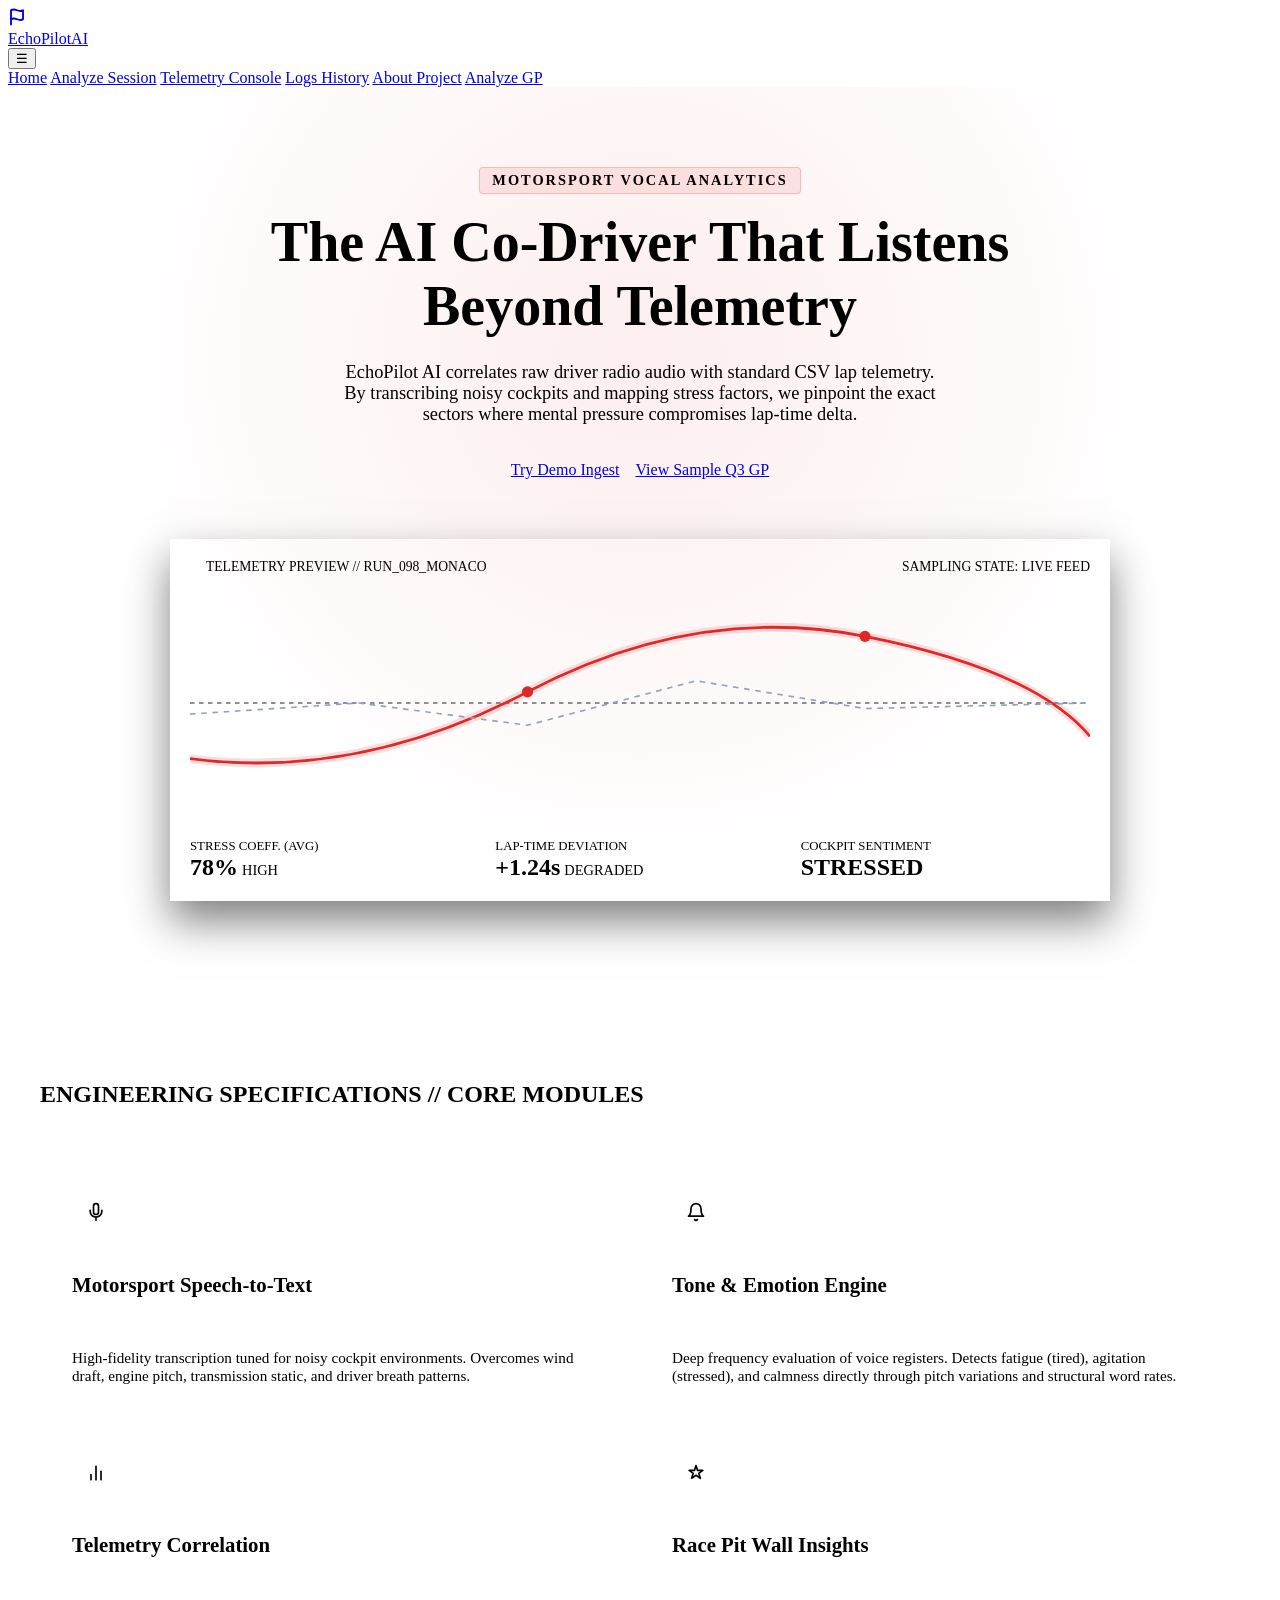
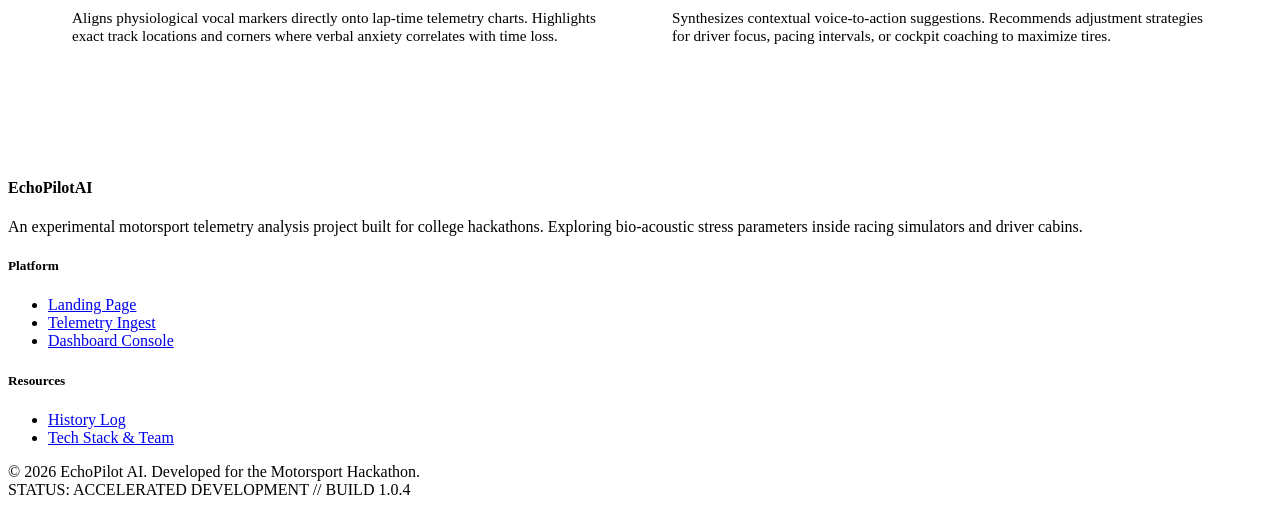
==== Frontend(full)/Frontend/index.html @ 613502f4 "Move frontend into Frontend folder" ====
<!DOCTYPE html>
<html lang="en">
<head>
    <meta charset="UTF-8">
    <meta name="viewport" content="width=device-width, initial-scale=1.0">
    <title>EchoPilot AI - The AI Co-Driver That Listens Beyond Telemetry</title>
    <meta name="description" content="EchoPilot AI correlates driver radio stress levels, vocal tone analysis, and telemetry times to provide racing engineers with pit-wall biometrics.">
    <!-- Global CSS -->
    <link rel="stylesheet" href="css/style.css">
    <!-- Inline page styles to avoid cluttering main stylesheet -->
    <style>
        .hero {
            padding: 80px 24px;
            text-align: center;
            position: relative;
            background: radial-gradient(circle at 50% 30%, rgba(224, 40, 40, 0.08) 0%, transparent 60%);
            border-bottom: 1px solid var(--border-color);
        }

        .hero-tag {
            font-family: var(--font-mono);
            color: var(--primary);
            font-size: 0.9rem;
            font-weight: 700;
            text-transform: uppercase;
            letter-spacing: 2px;
            margin-bottom: 16px;
            display: inline-block;
            background-color: rgba(224, 40, 40, 0.1);
            padding: 4px 12px;
            border-radius: 4px;
            border: 1px solid rgba(224, 40, 40, 0.2);
        }

        .hero h1 {
            max-width: 800px;
            margin: 0 auto 24px auto;
            font-size: 3.5rem;
        }

        .hero p {
            max-width: 600px;
            margin: 0 auto 36px auto;
            font-size: 1.15rem;
            color: var(--text-secondary);
        }

        .hero-ctas {
            display: flex;
            justify-content: center;
            gap: 16px;
            margin-bottom: 60px;
        }

        /* Telemetry preview graph container */
        .telemetry-preview {
            max-width: 900px;
            margin: 0 auto;
            background-color: var(--bg-dark);
            border: 1px solid var(--border-color);
            border-radius: var(--radius-md);
            padding: 20px;
            position: relative;
            overflow: hidden;
            box-shadow: 0 20px 40px rgba(0, 0, 0, 0.5);
        }

        .preview-header {
            display: flex;
            justify-content: space-between;
            align-items: center;
            border-bottom: 1px solid var(--border-light);
            padding-bottom: 12px;
            margin-bottom: 16px;
            font-family: var(--font-mono);
            font-size: 0.85rem;
            color: var(--text-muted);
        }

        .preview-header-live {
            display: flex;
            align-items: center;
            gap: 8px;
            color: var(--primary);
        }

        .preview-header-live::before {
            content: '';
            width: 8px;
            height: 8px;
            border-radius: 50%;
            background-color: var(--primary);
            animation: pulse 1.5s infinite;
        }

        .preview-graph {
            height: 180px;
            display: flex;
            align-items: flex-end;
            gap: 8px;
            padding-top: 20px;
            border-left: 1px solid var(--border-color);
            border-bottom: 1px solid var(--border-color);
            position: relative;
        }

        /* Grid lines in graph background */
        .preview-graph::before {
            content: '';
            position: absolute;
            top: 0;
            left: 0;
            width: 100%;
            height: 100%;
            background: linear-gradient(var(--border-light) 1px, transparent 1px),
                        linear-gradient(90deg, var(--border-light) 1px, transparent 1px);
            background-size: 40px 40px;
            z-index: 1;
        }

        .preview-line-svg {
            position: absolute;
            top: 0;
            left: 0;
            width: 100%;
            height: 100%;
            z-index: 2;
        }

        .preview-metrics {
            display: grid;
            grid-template-columns: repeat(3, 1fr);
            gap: 16px;
            margin-top: 20px;
            border-top: 1px solid var(--border-light);
            padding-top: 16px;
        }

        .metric-item {
            text-align: left;
        }

        .metric-label {
            font-family: var(--font-mono);
            color: var(--text-muted);
            font-size: 0.8rem;
            text-transform: uppercase;
        }

        .metric-value {
            font-family: var(--font-heading);
            font-size: 1.5rem;
            font-weight: 700;
        }

        .metric-value span {
            font-family: var(--font-mono);
            font-size: 0.9rem;
            font-weight: 400;
            color: var(--text-muted);
            margin-left: 4px;
        }

        /* Features Section */
        .features-section {
            padding: 80px 24px;
            max-width: 1200px;
            margin: 0 auto;
        }

        .features-grid {
            display: grid;
            grid-template-columns: repeat(2, 1fr);
            gap: var(--grid-gap);
            margin-top: 48px;
        }

        .feature-card {
            background-color: var(--bg-panel);
            border: 1px solid var(--border-color);
            border-radius: var(--radius-md);
            padding: 32px;
            transition: var(--transition);
            display: flex;
            flex-direction: column;
            gap: 16px;
        }

        .feature-card:hover {
            border-color: var(--border-hover);
            transform: translateY(-2px);
        }

        .feature-icon-wrapper {
            width: 48px;
            height: 48px;
            background-color: rgba(255, 255, 255, 0.05);
            border: 1px solid var(--border-color);
            border-radius: var(--radius-sm);
            display: flex;
            align-items: center;
            justify-content: center;
            color: var(--primary);
        }

        .feature-card h3 {
            font-size: 1.3rem;
            font-weight: 600;
        }

        .feature-card p {
            color: var(--text-secondary);
            margin-bottom: 0;
            font-size: 0.95rem;
        }

        /* Keyframe Pulse */
        @keyframes pulse {
            0% { opacity: 0.4; }
            50% { opacity: 1; }
            100% { opacity: 0.4; }
        }

        @media (max-width: 768px) {
            .hero h1 {
                font-size: 2.3rem;
            }
            .hero-ctas {
                flex-direction: column;
                align-items: stretch;
                max-width: 300px;
                margin: 0 auto 40px auto;
            }
            .features-grid {
                grid-template-columns: 1fr;
            }
        }
    </style>
</head>
<body>

    <!-- Header / Nav -->
    <header>
        <div class="nav-container">
            <a href="index.html" class="logo-link">
                <div class="logo-icon">
                    <svg width="18" height="18" viewBox="0 0 24 24" fill="none" stroke="currentColor" stroke-width="2.5" stroke-linecap="round" stroke-linejoin="round"><path d="M4 15s1-1 4-1 5 2 8 2 4-1 4-1V3s-1 1-4 1-5-2-8-2-4 1-4 1z"></path><line x1="4" y1="22" x2="4" y2="15"></line></svg>
                </div>
                <div class="logo-brand">EchoPilot<span>AI</span></div>
            </a>
            <button class="mobile-toggle" aria-label="Toggle Menu">&#9776;</button>
            <nav class="nav-menu">
                <a href="index.html" class="nav-link">Home</a>
                <a href="upload.html" class="nav-link">Analyze Session</a>
                <a href="results.html" class="nav-link">Telemetry Console</a>
                <a href="history.html" class="nav-link">Logs History</a>
                <a href="about.html" class="nav-link">About Project</a>
                <a href="upload.html" class="nav-cta">Analyze GP</a>
            </nav>
        </div>
    </header>

    <main>
        <!-- Hero Section -->
        <section class="hero">
            <div class="hero-tag">Motorsport Vocal Analytics</div>
            <h1>The AI Co-Driver That Listens Beyond Telemetry</h1>
            <p>
                EchoPilot AI correlates raw driver radio audio with standard CSV lap telemetry. 
                By transcribing noisy cockpits and mapping stress factors, we pinpoint the exact sectors 
                where mental pressure compromises lap-time delta.
            </p>
            <div class="hero-ctas">
                <a href="upload.html" class="btn btn-primary">Try Demo Ingest</a>
                <a href="results.html?session=session_monaco_002" class="btn btn-secondary">View Sample Q3 GP</a>
            </div>

            <!-- Telemetry Graph Preview Widget -->
            <div class="telemetry-preview">
                <div class="preview-header">
                    <div class="preview-header-live">TELEMETRY PREVIEW // RUN_098_MONACO</div>
                    <div>SAMPLING STATE: LIVE FEED</div>
                </div>
                <div class="preview-graph">
                    <!-- SVG graph overlay mimicking telemetry metrics -->
                    <svg class="preview-line-svg" viewBox="0 0 800 180" preserveAspectRatio="none">
                        <!-- Grid lines -->
                        <line x1="0" y1="90" x2="800" y2="90" stroke="#20222e" stroke-dasharray="4,4" />
                        <!-- Laps vs Stress Line -->
                        <path d="M 0 140 Q 150 160 300 80 T 600 30 T 800 120" fill="none" stroke="#e02828" stroke-width="2.5" />
                        <path d="M 0 140 Q 150 160 300 80 T 600 30 T 800 120" fill="none" stroke="rgba(224, 40, 40, 0.15)" stroke-width="8" />
                        <!-- Reference line -->
                        <path d="M 0 100 L 150 90 L 300 110 L 450 70 L 600 95 L 800 90" fill="none" stroke="#94a3b8" stroke-dasharray="5,5" stroke-width="1.5" />
                        <!-- Anchor telemetry circles -->
                        <circle cx="300" cy="80" r="5" fill="#e02828" />
                        <circle cx="600" cy="30" r="5" fill="#e02828" />
                    </svg>
                </div>
                <div class="preview-metrics">
                    <div class="metric-item">
                        <div class="metric-label">Stress Coeff. (Avg)</div>
                        <div class="metric-value" style="color: var(--primary);">78%<span>HIGH</span></div>
                    </div>
                    <div class="metric-item">
                        <div class="metric-label">Lap-Time Deviation</div>
                        <div class="metric-value">+1.24s<span>DEGRADED</span></div>
                    </div>
                    <div class="metric-item">
                        <div class="metric-label">Cockpit Sentiment</div>
                        <div class="metric-value" style="color: var(--accent-stressed);">STRESSED</div>
                    </div>
                </div>
            </div>
        </section>

        <!-- Feature Matrix -->
        <section class="features-section">
            <h2 style="justify-content: center; gap: 10px;">
                ENGINEERING SPECIFICATIONS 
                <span class="subtitle">// CORE MODULES</span>
            </h2>
            <div class="features-grid">
                <div class="feature-card">
                    <div class="feature-icon-wrapper">
                        <svg width="20" height="20" viewBox="0 0 24 24" fill="none" stroke="currentColor" stroke-width="2" stroke-linecap="round" stroke-linejoin="round"><path d="M12 2a3 3 0 0 0-3 3v7a3 3 0 0 0 6 0V5a3 3 0 0 0-3-3Z"></path><path d="M19 10v1a7 7 0 0 1-14 0v-1"></path><line x1="12" y1="19" x2="12" y2="22"></line></svg>
                    </div>
                    <h3>Motorsport Speech-to-Text</h3>
                    <p>
                        High-fidelity transcription tuned for noisy cockpit environments. Overcomes wind draft, engine pitch, transmission static, and driver breath patterns.
                    </p>
                </div>
                
                <div class="feature-card">
                    <div class="feature-icon-wrapper">
                        <svg width="20" height="20" viewBox="0 0 24 24" fill="none" stroke="currentColor" stroke-width="2" stroke-linecap="round" stroke-linejoin="round"><path d="M18 8A6 6 0 0 0 6 8c0 7-3 9-3 9h18s-3-2-3-9"></path><path d="M13.73 21a2 2 0 0 1-3.46 0"></path></svg>
                    </div>
                    <h3>Tone & Emotion Engine</h3>
                    <p>
                        Deep frequency evaluation of voice registers. Detects fatigue (tired), agitation (stressed), and calmness directly through pitch variations and structural word rates.
                    </p>
                </div>
                
                <div class="feature-card">
                    <div class="feature-icon-wrapper">
                        <svg width="20" height="20" viewBox="0 0 24 24" fill="none" stroke="currentColor" stroke-width="2" stroke-linecap="round" stroke-linejoin="round"><line x1="18" y1="20" x2="18" y2="10"></line><line x1="12" y1="20" x2="12" y2="4"></line><line x1="6" y1="20" x2="6" y2="14"></line></svg>
                    </div>
                    <h3>Telemetry Correlation</h3>
                    <p>
                        Aligns physiological vocal markers directly onto lap-time telemetry charts. Highlights exact track locations and corners where verbal anxiety correlates with time loss.
                    </p>
                </div>

                <div class="feature-card">
                    <div class="feature-icon-wrapper">
                        <svg width="20" height="20" viewBox="0 0 24 24" fill="none" stroke="currentColor" stroke-width="2" stroke-linecap="round" stroke-linejoin="round"><path d="m12 3-1.912 5.886H3.82l4.856 3.528L6.764 18.3 12 14.772l5.236 3.528-1.912-5.886 4.856-3.528h-6.268L12 3Z"></path></svg>
                    </div>
                    <h3>Race Pit Wall Insights</h3>
                    <p>
                        Synthesizes contextual voice-to-action suggestions. Recommends adjustment strategies for driver focus, pacing intervals, or cockpit coaching to maximize tires.
                    </p>
                </div>
            </div>
        </section>
    </main>

    <!-- Footer -->
    <footer>
        <div class="footer-content">
            <div class="footer-brand">
                <h4>EchoPilot<span>AI</span></h4>
                <p>An experimental motorsport telemetry analysis project built for college hackathons. Exploring bio-acoustic stress parameters inside racing simulators and driver cabins.</p>
            </div>
            <div class="footer-links">
                <h5>Platform</h5>
                <ul>
                    <li><a href="index.html">Landing Page</a></li>
                    <li><a href="upload.html">Telemetry Ingest</a></li>
                    <li><a href="results.html">Dashboard Console</a></li>
                </ul>
            </div>
            <div class="footer-links">
                <h5>Resources</h5>
                <ul>
                    <li><a href="history.html">History Log</a></li>
                    <li><a href="about.html">Tech Stack & Team</a></li>
                </ul>
            </div>
        </div>
        <div class="footer-bottom">
            <div>&copy; 2026 EchoPilot AI. Developed for the Motorsport Hackathon.</div>
            <div>STATUS: ACCELERATED DEVELOPMENT // BUILD 1.0.4</div>
        </div>
    </footer>

    <!-- Shared JS -->
    <script src="js/main.js"></script>
</body>
</html>
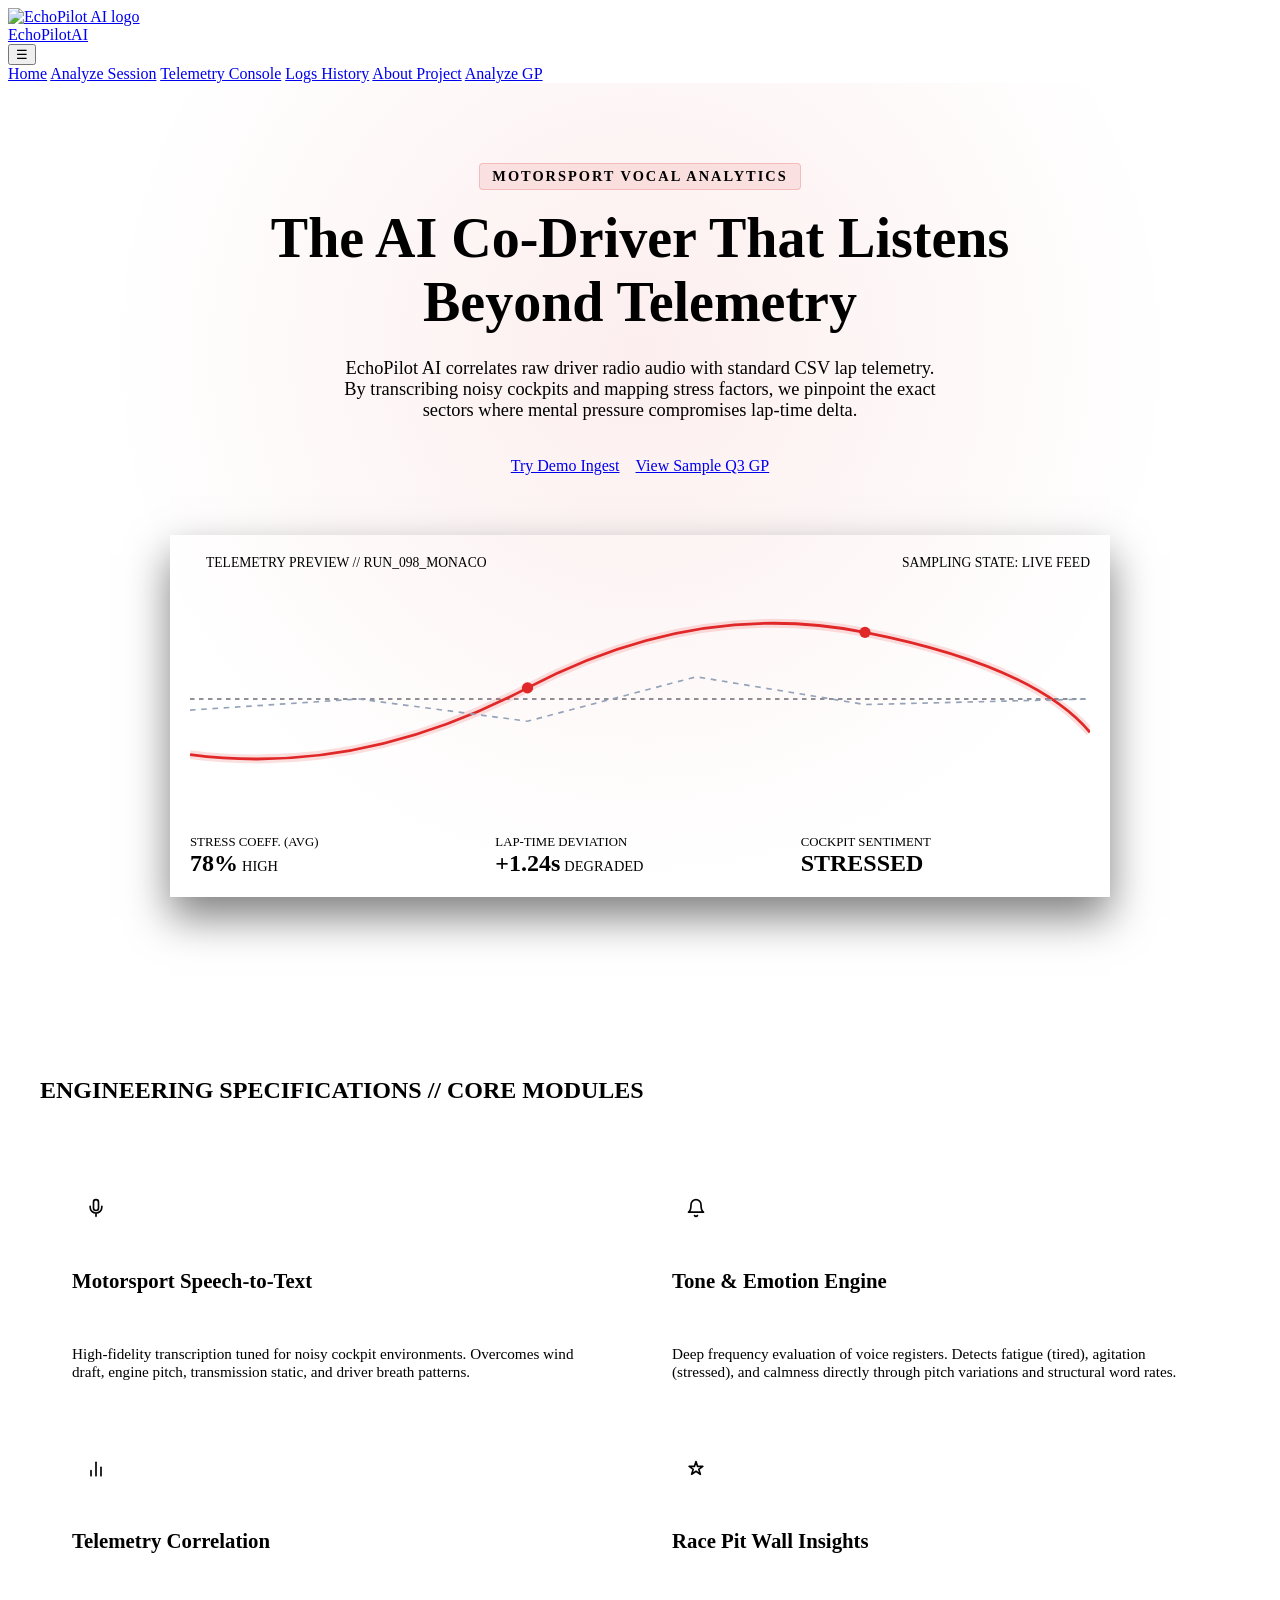
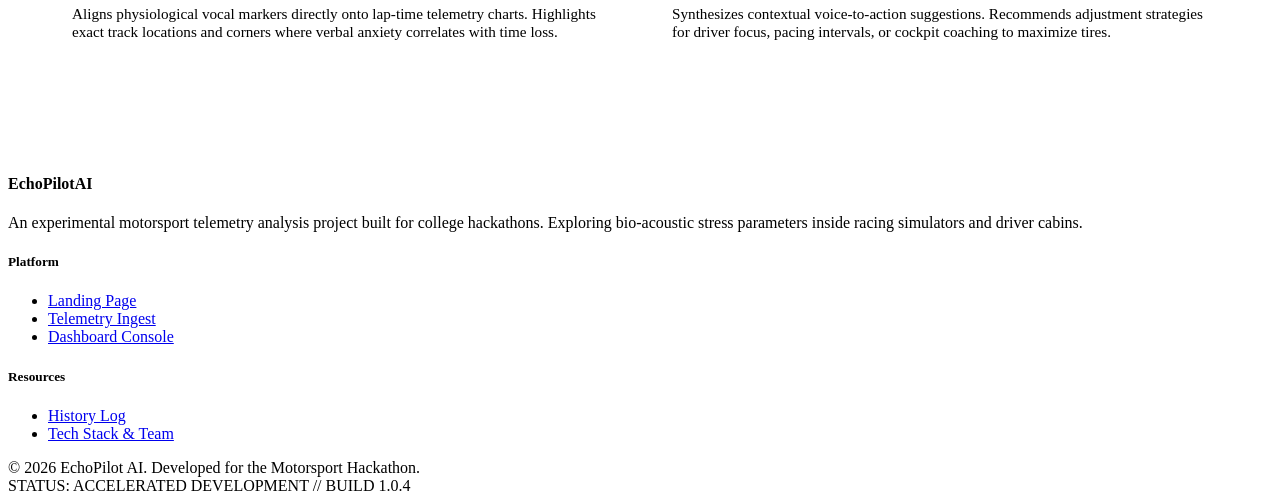
==== commit e8ed8154: "adding logo" ====
--- a/Frontend(full)/Frontend/index.html
+++ b/Frontend(full)/Frontend/index.html
@@ -244,8 +244,7 @@
         <div class="nav-container">
             <a href="index.html" class="logo-link">
                 <div class="logo-icon">
-                    <svg width="18" height="18" viewBox="0 0 24 24" fill="none" stroke="currentColor" stroke-width="2.5" stroke-linecap="round" stroke-linejoin="round"><path d="M4 15s1-1 4-1 5 2 8 2 4-1 4-1V3s-1 1-4 1-5-2-8-2-4 1-4 1z"></path><line x1="4" y1="22" x2="4" y2="15"></line></svg>
-                </div>
+                    <img src="assets/logo/logo.png" alt="EchoPilot AI logo">
                 <div class="logo-brand">EchoPilot<span>AI</span></div>
             </a>
             <button class="mobile-toggle" aria-label="Toggle Menu">&#9776;</button>
